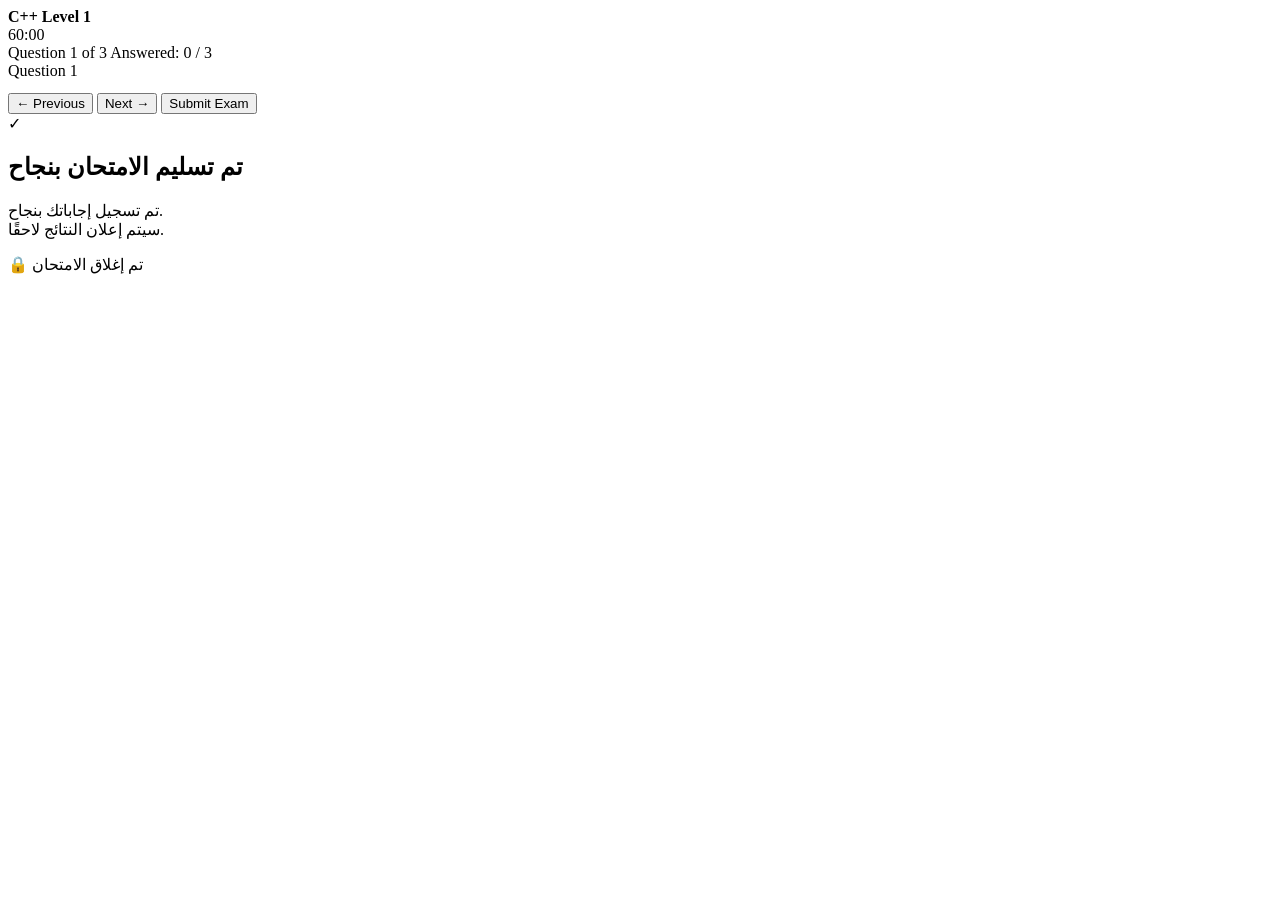
==== exam.html @ 0514db4e "Upload C++ Level 1 Exam" ====
<!DOCTYPE html>
<html lang="en">

<head>

    <meta charset="UTF-8">

    <meta
        name="viewport"
        content="width=device-width, initial-scale=1.0"
    >

    <title>C++ Level 1 Exam</title>

    <link
        rel="stylesheet"
        href="css/style.css"
    >

</head>


<body>

    <main class="exam-page" id="examPage">

        <div class="container">


            <!-- HEADER -->

            <header class="exam-header">

                <div>

                    <strong>
                        C++ Level 1
                    </strong>

                    <div
                        class="student-name"
                        id="displayName"
                    >
                    </div>

                </div>


                <div
                    class="timer"
                    id="timer"
                >
                    60:00
                </div>

            </header>


            <!-- PROGRESS -->

            <div class="progress-wrapper">

                <div class="progress-info">

                    <span id="questionCounter">
                        Question 1 of 3
                    </span>

                    <span id="answeredCounter">
                        Answered: 0 / 3
                    </span>

                </div>


                <div class="progress-bar">

                    <div
                        class="progress"
                        id="progress"
                    ></div>

                </div>

            </div>


            <!-- QUESTION -->

            <div class="question-card">


                <div
                    class="question-number"
                    id="questionNumber"
                >
                    Question 1
                </div>


                <div
                    class="question-text"
                    id="questionText"
                >
                </div>


                <pre
                    class="code"
                    id="questionCode"
                ></pre>


                <div
                    class="options"
                    id="options"
                >
                </div>


                <!-- NAVIGATION -->

                <div class="navigation">

                    <button
                        class="btn btn-secondary"
                        id="previousBtn"
                    >
                        ← Previous
                    </button>


                    <button
                        class="btn btn-secondary"
                        id="nextBtn"
                    >
                        Next →
                    </button>


                    <button
                        class="btn btn-submit"
                        id="submitBtn"
                    >
                        Submit Exam
                    </button>

                </div>

            </div>

        </div>
<!-- Submission Success Screen -->
<div id="submissionScreen" class="submission-screen">

    <div class="submission-box">

        <div class="success-icon">
            ✓
        </div>

        <h2>تم تسليم الامتحان بنجاح</h2>

        <p>
            تم تسجيل إجاباتك بنجاح.
            <br>
            سيتم إعلان النتائج لاحقًا.
        </p>

        <div class="submission-note">
            🔒 تم إغلاق الامتحان
        </div>

    </div>

</div>
    </main>


    <!-- JAVASCRIPT FILES -->

    <script src="js/questions.js"></script>

    <script src="js/exam.js"></script>

</body>

</html>
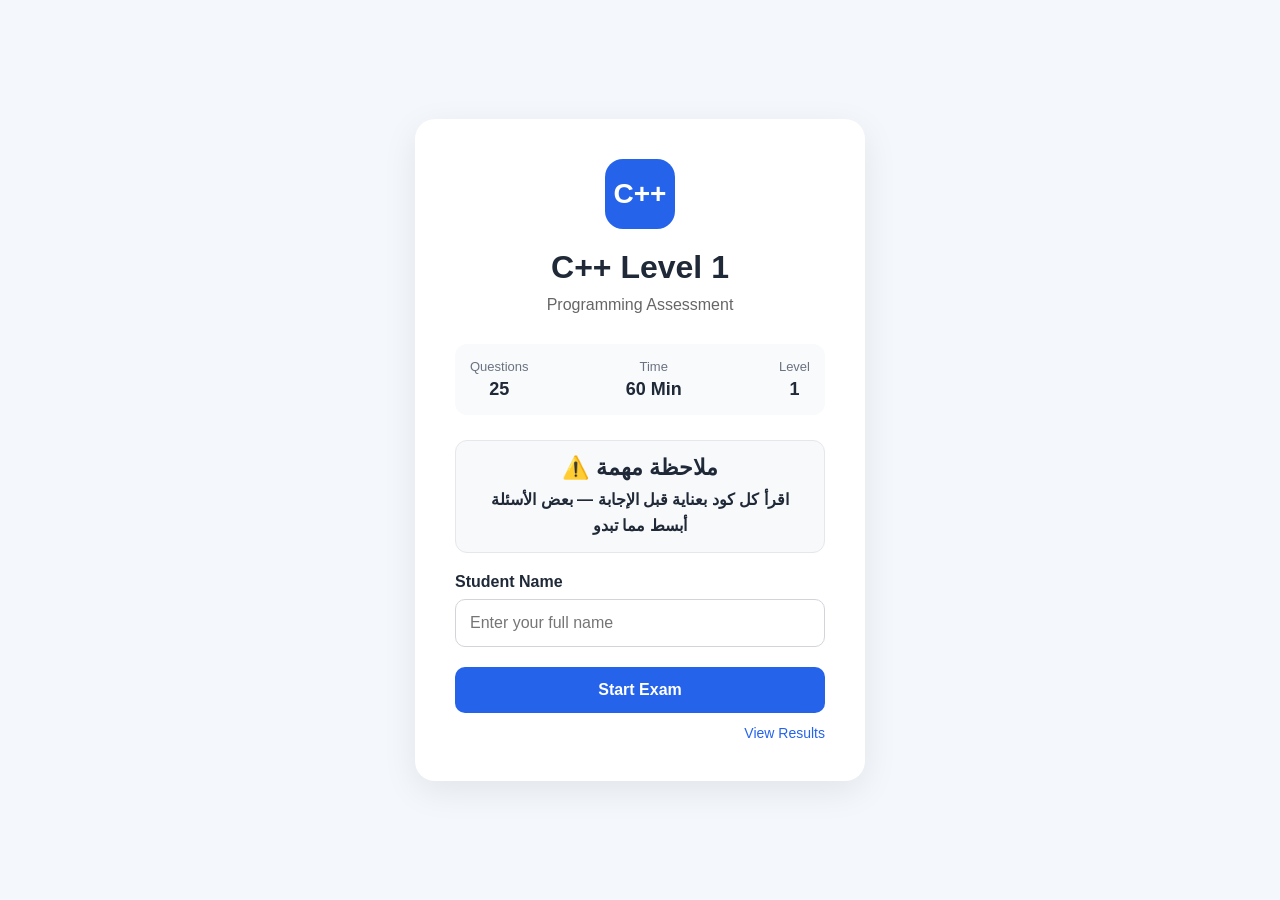
==== commit cace25fc: "Upload C++ Level 1 Exam" ====
--- a/exam.html
+++ b/exam.html
@@ -1,188 +1,90 @@
 <!DOCTYPE html>
 <html lang="en">
+  <head>
+    <meta charset="UTF-8" />
 
-<head>
-
-    <meta charset="UTF-8">
-
-    <meta
-        name="viewport"
-        content="width=device-width, initial-scale=1.0"
-    >
+    <meta name="viewport" content="width=device-width, initial-scale=1.0" />
 
     <title>C++ Level 1 Exam</title>
 
-    <link
-        rel="stylesheet"
-        href="css/style.css"
-    >
+    <link rel="stylesheet" href="CSS/style.css" />
+  </head>
 
-</head>
+  <body>
+    <main class="exam-page" id="examPage">
+      <div class="container">
+        <!-- HEADER -->
 
+        <header class="exam-header">
+          <div>
+            <strong> C++ Level 1 </strong>
 
-<body>
+            <div class="student-name" id="displayName"></div>
+          </div>
 
-    <main class="exam-page" id="examPage">
+          <div class="timer" id="timer">60:00</div>
+        </header>
 
-        <div class="container">
+        <!-- PROGRESS -->
 
+        <div class="progress-wrapper">
+          <div class="progress-info">
+            <span id="questionCounter"> Question 1 of 3 </span>
 
-            <!-- HEADER -->
+            <span id="answeredCounter"> Answered: 0 / 3 </span>
+          </div>
 
-            <header class="exam-header">
-
-                <div>
-
-                    <strong>
-                        C++ Level 1
-                    </strong>
-
-                    <div
-                        class="student-name"
-                        id="displayName"
-                    >
-                    </div>
-
-                </div>
-
-
-                <div
-                    class="timer"
-                    id="timer"
-                >
-                    60:00
-                </div>
-
-            </header>
-
-
-            <!-- PROGRESS -->
-
-            <div class="progress-wrapper">
-
-                <div class="progress-info">
-
-                    <span id="questionCounter">
-                        Question 1 of 3
-                    </span>
-
-                    <span id="answeredCounter">
-                        Answered: 0 / 3
-                    </span>
-
-                </div>
-
-
-                <div class="progress-bar">
-
-                    <div
-                        class="progress"
-                        id="progress"
-                    ></div>
-
-                </div>
-
-            </div>
-
-
-            <!-- QUESTION -->
-
-            <div class="question-card">
-
-
-                <div
-                    class="question-number"
-                    id="questionNumber"
-                >
-                    Question 1
-                </div>
-
-
-                <div
-                    class="question-text"
-                    id="questionText"
-                >
-                </div>
-
-
-                <pre
-                    class="code"
-                    id="questionCode"
-                ></pre>
-
-
-                <div
-                    class="options"
-                    id="options"
-                >
-                </div>
-
-
-                <!-- NAVIGATION -->
-
-                <div class="navigation">
-
-                    <button
-                        class="btn btn-secondary"
-                        id="previousBtn"
-                    >
-                        ← Previous
-                    </button>
-
-
-                    <button
-                        class="btn btn-secondary"
-                        id="nextBtn"
-                    >
-                        Next →
-                    </button>
-
-
-                    <button
-                        class="btn btn-submit"
-                        id="submitBtn"
-                    >
-                        Submit Exam
-                    </button>
-
-                </div>
-
-            </div>
-
-        </div>
-<!-- Submission Success Screen -->
-<div id="submissionScreen" class="submission-screen">
-
-    <div class="submission-box">
-
-        <div class="success-icon">
-            ✓
+          <div class="progress-bar">
+            <div class="progress" id="progress"></div>
+          </div>
         </div>
 
-        <h2>تم تسليم الامتحان بنجاح</h2>
+        <!-- QUESTION -->
 
-        <p>
+        <div class="question-card">
+          <div class="question-number" id="questionNumber">Question 1</div>
+
+          <div class="question-text" id="questionText"></div>
+
+          <pre class="code" id="questionCode"></pre>
+
+          <div class="options" id="options"></div>
+
+          <!-- NAVIGATION -->
+
+          <div class="navigation">
+            <button class="btn btn-secondary" id="previousBtn">
+              ← Previous
+            </button>
+
+            <button class="btn btn-secondary" id="nextBtn">Next →</button>
+
+            <button class="btn btn-submit" id="submitBtn">Submit Exam</button>
+          </div>
+        </div>
+      </div>
+      <!-- Submission Success Screen -->
+      <div id="submissionScreen" class="submission-screen">
+        <div class="submission-box">
+          <div class="success-icon">✓</div>
+
+          <h2>تم تسليم الامتحان بنجاح</h2>
+
+          <p>
             تم تسجيل إجاباتك بنجاح.
-            <br>
+            <br />
             سيتم إعلان النتائج لاحقًا.
-        </p>
+          </p>
 
-        <div class="submission-note">
-            🔒 تم إغلاق الامتحان
+          <div class="submission-note">🔒 تم إغلاق الامتحان</div>
         </div>
-
-    </div>
-
-</div>
+      </div>
     </main>
-
 
     <!-- JAVASCRIPT FILES -->
 
-    <script src="js/questions.js"></script>
+    <script src="JS/questions.js"></script>
 
-    <script src="js/exam.js"></script>
-
-</body>
-
-</html>+    <script src="JS/exam.js"></script>
+  </body>
+</html>
--- a/CSS/style.css
+++ b/CSS/style.css
@@ -0,0 +1,886 @@
+* {
+    margin: 0;
+    padding: 0;
+    box-sizing: border-box;
+}
+
+
+body {
+    font-family: Arial, sans-serif;
+    background: #f4f7fb;
+    color: #1f2937;
+}
+
+
+/* =========================
+   COMMON
+========================= */
+
+.container {
+    width: min(1000px, 92%);
+    margin: auto;
+}
+
+
+.btn {
+    border: none;
+    cursor: pointer;
+    border-radius: 10px;
+    padding: 14px 25px;
+    font-size: 16px;
+    font-weight: bold;
+    transition: 0.2s;
+}
+
+
+/* =========================
+   START PAGE
+========================= */
+
+.start-page {
+    min-height: 100vh;
+
+    display: flex;
+
+    align-items: center;
+
+    justify-content: center;
+}
+
+
+.start-card {
+    background: white;
+
+    width: 450px;
+
+    padding: 40px;
+
+    border-radius: 20px;
+
+    box-shadow:
+        0 10px 35px rgba(0, 0, 0, 0.08);
+
+    text-align: center;
+}
+
+
+.logo {
+    width: 70px;
+    height: 70px;
+
+    background: #2563eb;
+
+    color: white;
+
+    border-radius: 18px;
+
+    display: flex;
+
+    align-items: center;
+
+    justify-content: center;
+
+    margin: 0 auto 20px;
+
+    font-size: 28px;
+
+    font-weight: bold;
+}
+
+
+.start-card h1 {
+    margin-bottom: 10px;
+}
+
+
+.subtitle {
+    color: #6b7280;
+
+    margin-bottom: 30px;
+}
+
+
+.exam-info {
+    display: flex;
+
+    justify-content: space-between;
+
+    background: #f8fafc;
+
+    padding: 15px;
+
+    border-radius: 12px;
+
+    margin-bottom: 25px;
+}
+
+
+.info-box span {
+    display: block;
+
+    font-size: 13px;
+
+    color: #6b7280;
+
+    margin-bottom: 5px;
+}
+
+
+.info-box strong {
+    font-size: 18px;
+}
+
+
+.input-group {
+    text-align: left;
+
+    margin-bottom: 20px;
+}
+
+
+.input-group label {
+    display: block;
+
+    margin-bottom: 8px;
+
+    font-weight: bold;
+}
+
+
+.input-group input {
+    width: 100%;
+
+    padding: 14px;
+
+    border: 1px solid #d1d5db;
+
+    border-radius: 10px;
+
+    font-size: 16px;
+
+    outline: none;
+}
+
+
+.input-group input:focus {
+    border-color: #2563eb;
+}
+
+
+.btn-primary {
+    width: 100%;
+
+    background: #2563eb;
+
+    color: white;
+}
+
+
+.btn-primary:hover {
+    background: #1d4ed8;
+}
+
+
+/* =========================
+   EXAM PAGE
+========================= */
+
+.exam-page {
+    min-height: 100vh;
+
+    padding: 25px 0;
+}
+
+
+.exam-header {
+    background: white;
+
+    border-radius: 16px;
+
+    padding: 18px 25px;
+
+    display: flex;
+
+    align-items: center;
+
+    justify-content: space-between;
+
+    box-shadow:
+        0 5px 20px rgba(0, 0, 0, 0.05);
+
+    margin-bottom: 20px;
+}
+
+
+.student-name {
+    margin-top: 5px;
+
+    color: #6b7280;
+}
+
+
+.timer {
+    background: #fee2e2;
+
+    color: #dc2626;
+
+    padding: 10px 18px;
+
+    border-radius: 10px;
+
+    font-weight: bold;
+
+    font-size: 18px;
+}
+
+
+.timer.warning {
+    animation: pulse 1s infinite;
+}
+
+
+@keyframes pulse {
+
+    50% {
+        opacity: 0.5;
+    }
+
+}
+
+
+.progress-wrapper {
+    background: white;
+
+    padding: 18px 25px;
+
+    border-radius: 16px;
+
+    margin-bottom: 20px;
+}
+
+
+.progress-info {
+    display: flex;
+
+    justify-content: space-between;
+
+    margin-bottom: 10px;
+
+    color: #6b7280;
+}
+
+
+.progress-bar {
+    width: 100%;
+
+    height: 8px;
+
+    background: #e5e7eb;
+
+    border-radius: 20px;
+
+    overflow: hidden;
+}
+
+
+.progress {
+    height: 100%;
+
+    width: 0%;
+
+    background: #2563eb;
+
+    transition: 0.3s;
+}
+
+
+/* =========================
+   QUESTION
+========================= */
+
+.question-card {
+    background: white;
+
+    padding: 30px;
+
+    border-radius: 16px;
+
+    box-shadow:
+        0 5px 20px rgba(0, 0, 0, 0.05);
+}
+
+
+.question-number {
+    color: #2563eb;
+
+    font-weight: bold;
+
+    margin-bottom: 15px;
+}
+
+
+.question-text {
+    font-size: 21px;
+
+    line-height: 1.5;
+
+    margin-bottom: 20px;
+}
+
+
+.code {
+    background: #111827;
+
+    color: #f9fafb;
+
+    padding: 20px;
+
+    border-radius: 12px;
+
+    font-family: Consolas, monospace;
+
+    font-size: 16px;
+
+    line-height: 1.6;
+
+    margin-bottom: 25px;
+
+    overflow-x: auto;
+
+    white-space: pre-wrap;
+}
+
+
+.options {
+    display: flex;
+
+    flex-direction: column;
+
+    gap: 12px;
+}
+
+
+.option {
+    border: 2px solid #e5e7eb;
+
+    border-radius: 12px;
+
+    padding: 15px;
+
+    cursor: pointer;
+
+    transition: 0.2s;
+}
+
+
+.option:hover {
+    border-color: #93c5fd;
+
+    background: #eff6ff;
+}
+
+
+.option.selected {
+    border-color: #2563eb;
+
+    background: #eff6ff;
+}
+
+
+.option input {
+    display: none;
+}
+
+
+.navigation {
+    display: flex;
+
+    justify-content: space-between;
+
+    margin-top: 25px;
+
+    gap: 10px;
+}
+
+
+.btn-secondary {
+    background: #e5e7eb;
+
+    color: #111827;
+}
+
+
+.btn-secondary:hover {
+    background: #d1d5db;
+}
+
+
+.btn-submit {
+    background: #16a34a;
+
+    color: white;
+
+    display: none;
+}
+
+
+.btn-submit:hover {
+    background: #15803d;
+}
+
+
+/* =========================
+   RESULTS
+========================= */
+
+.results-page {
+    min-height: 100vh;
+
+    padding: 50px 20px;
+}
+
+
+.results-container {
+    max-width: 1100px;
+
+    margin: auto;
+}
+
+
+.results-header {
+    text-align: center;
+
+    margin-bottom: 30px;
+}
+
+
+.results-header h1 {
+    margin-bottom: 8px;
+}
+
+
+.results-header p {
+    color: #6b7280;
+}
+
+
+.stats {
+    display: grid;
+
+    grid-template-columns:
+        repeat(3, 1fr);
+
+    gap: 20px;
+
+    margin-bottom: 30px;
+}
+
+
+.stat-card {
+    background: white;
+
+    padding: 25px;
+
+    border-radius: 15px;
+
+    text-align: center;
+
+    box-shadow:
+        0 5px 20px rgba(0, 0, 0, 0.05);
+}
+
+
+.stat-card span {
+    display: block;
+
+    color: #6b7280;
+
+    margin-bottom: 10px;
+}
+
+
+.stat-card strong {
+    font-size: 25px;
+}
+
+
+.table-wrapper {
+    background: white;
+
+    border-radius: 15px;
+
+    overflow-x: auto;
+
+    box-shadow:
+        0 5px 20px rgba(0, 0, 0, 0.05);
+}
+
+
+table {
+    width: 100%;
+
+    border-collapse: collapse;
+}
+
+
+th,
+td {
+    padding: 16px;
+
+    text-align: center;
+
+    border-bottom:
+        1px solid #e5e7eb;
+}
+
+
+th {
+    background: #f8fafc;
+}
+
+
+tbody tr:hover {
+    background: #f8fafc;
+}
+
+
+/* =========================
+   RESPONSIVE
+========================= */
+
+@media (max-width: 600px) {
+
+    .start-card {
+        width: 100%;
+
+        padding: 25px;
+    }
+
+
+    .exam-header {
+        padding: 15px;
+    }
+
+
+    .timer {
+        font-size: 15px;
+
+        padding: 8px 12px;
+    }
+
+
+    .question-card {
+        padding: 20px;
+    }
+
+
+    .question-text {
+        font-size: 18px;
+    }
+
+
+    .navigation {
+        flex-wrap: wrap;
+    }
+
+
+    .stats {
+        grid-template-columns: 1fr;
+    }
+
+}
+
+.results-container {
+
+    width: 90%;
+
+    max-width: 1000px;
+
+    margin: 50px auto;
+
+    background: white;
+
+    padding: 30px;
+
+    border-radius: 15px;
+
+    box-shadow:
+        0 5px 25px rgba(
+            0,
+            0,
+            0,
+            0.1
+        );
+
+}
+
+
+.results-container h1 {
+
+    text-align: center;
+
+    margin-bottom: 10px;
+
+}
+
+
+.subtitle {
+
+    text-align: center;
+
+    color: #666;
+
+    margin-bottom: 30px;
+
+}
+
+
+.ranking-header,
+.ranking-row {
+
+    display: grid;
+
+    grid-template-columns:
+        100px
+        1fr
+        120px
+        120px
+        120px;
+
+    align-items: center;
+
+    gap: 10px;
+
+    padding: 15px;
+
+}
+
+
+.ranking-header {
+
+    background: #222;
+
+    color: white;
+
+    font-weight: bold;
+
+    border-radius: 10px 10px 0 0;
+
+}
+
+
+.ranking-row {
+
+    border-bottom:
+        1px solid #ddd;
+
+}
+
+
+.ranking-row:hover {
+
+    background: #f5f5f5;
+
+}
+
+
+.rank {
+
+    text-align: center;
+
+    font-size: 20px;
+
+}
+
+
+.student-name {
+
+    font-weight: bold;
+
+}
+
+
+.score,
+.percentage,
+.time {
+
+    text-align: center;
+
+}
+
+
+.loading {
+
+    text-align: center;
+
+    padding: 30px;
+
+    font-size: 18px;
+
+}
+
+
+@media (max-width: 700px) {
+
+    .ranking-header,
+    .ranking-row {
+
+        grid-template-columns:
+            60px
+            1fr
+            80px
+            80px
+            80px;
+
+        font-size: 13px;
+
+        padding: 10px;
+
+    }
+
+}
+/* =========================================
+   SUBMISSION SUCCESS SCREEN
+========================================= */
+
+.submission-screen {
+    position: fixed;
+    inset: 0;
+    background: rgba(15, 23, 42, 0.75);
+
+    display: none;
+
+    justify-content: center;
+    align-items: center;
+
+    z-index: 99999;
+
+    padding: 20px;
+}
+
+.submission-box {
+    width: 100%;
+    max-width: 500px;
+
+    background: white;
+
+    border-radius: 20px;
+
+    padding: 45px 30px;
+
+    text-align: center;
+
+    box-shadow: 0 20px 60px rgba(0, 0, 0, 0.25);
+
+    animation: submissionAppear 0.4s ease;
+}
+
+.success-icon {
+    width: 85px;
+    height: 85px;
+
+    margin: 0 auto 20px;
+
+    border-radius: 50%;
+
+    background: #16a34a;
+
+    color: white;
+
+    display: flex;
+    align-items: center;
+    justify-content: center;
+
+    font-size: 50px;
+    font-weight: bold;
+}
+
+.submission-box h2 {
+    margin: 0 0 15px;
+
+    font-size: 28px;
+
+    color: #111827;
+}
+
+.submission-box p {
+    font-size: 18px;
+
+    line-height: 1.8;
+
+    color: #6b7280;
+
+    margin-bottom: 25px;
+}
+
+.submission-note {
+    display: inline-block;
+
+    padding: 12px 20px;
+
+    border-radius: 10px;
+
+    background: #f3f4f6;
+
+    color: #374151;
+
+    font-size: 15px;
+
+    font-weight: bold;
+}
+
+@keyframes submissionAppear {
+
+    from {
+        opacity: 0;
+        transform: scale(0.9);
+    }
+
+    to {
+        opacity: 1;
+        transform: scale(1);
+    }
+
+}
+.exam-note {
+    margin: 20px 0;
+    padding: 14px 16px;
+    border-radius: 12px;
+    background: #f8f9fa;
+    border: 1px solid #e5e7eb;
+    text-align: center;
+}
+
+.exam-note strong {
+    display: block;
+    margin-bottom: 6px;
+    font-size: 22px;
+}
+
+.exam-note p {
+    margin: 0;
+    font-size: 16px;
+    line-height: 1.6;
+    font-weight: bold;
+}
+
+.results-link {
+    display: block;
+    width: fit-content;
+    margin: 12px 0 0 auto;
+
+    color: #2563eb;
+    font-size: 14px;
+    font-weight: 500;
+
+    text-decoration: none;
+
+    cursor: pointer;
+
+    transition: color 0.2s ease;
+}
+
+.results-link:hover {
+    color: #1d4ed8;
+    text-decoration: underline;
+}
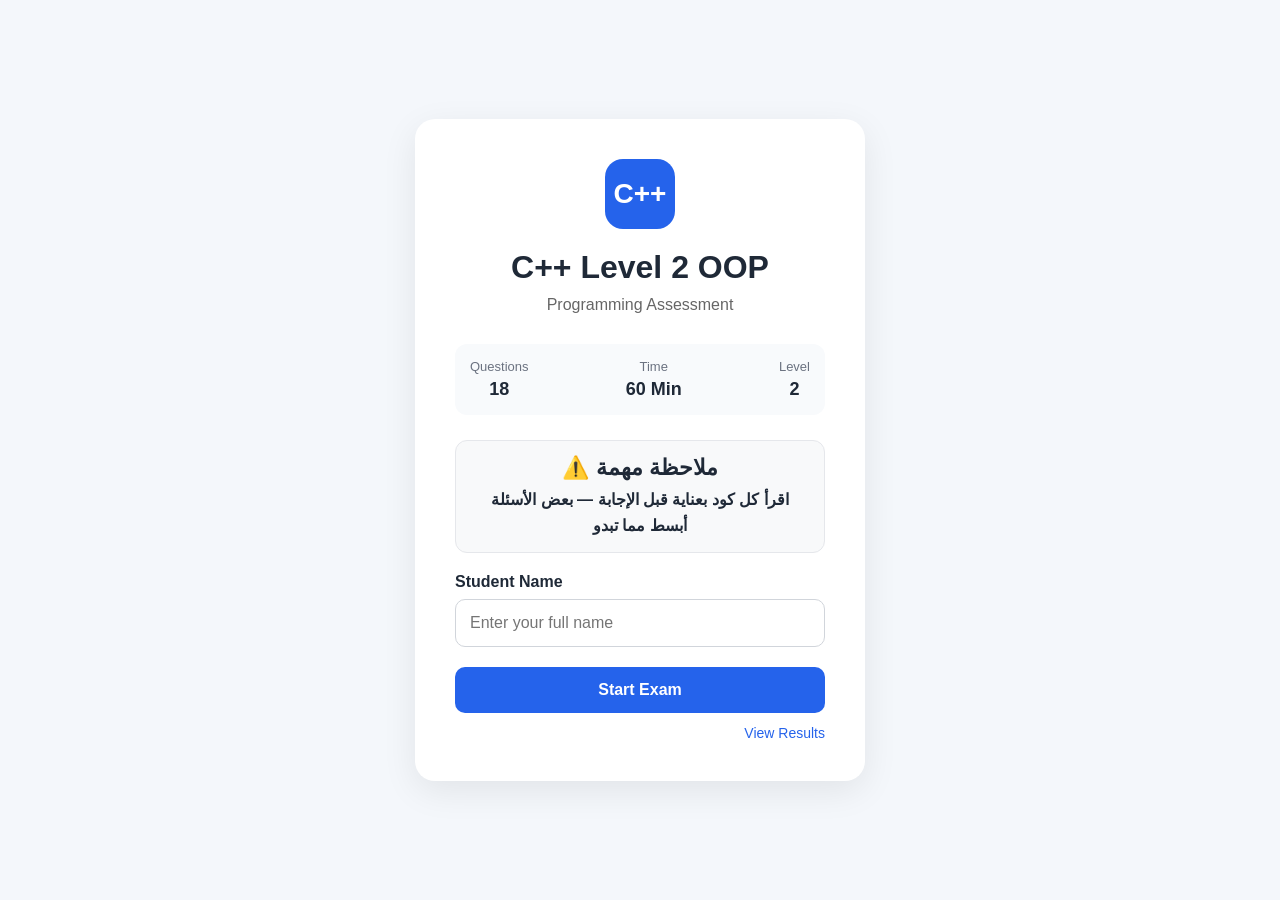
==== commit a2f41a3b: "Initial commit" ====
--- a/exam.html
+++ b/exam.html
@@ -5,7 +5,7 @@
 
     <meta name="viewport" content="width=device-width, initial-scale=1.0" />
 
-    <title>C++ Level 1 Exam</title>
+    <title>C++ Level 2 Exam</title>
 
     <link rel="stylesheet" href="CSS/style.css" />
   </head>
--- a/CSS/style.css
+++ b/CSS/style.css
@@ -720,22 +720,131 @@
 }
 
 
+/* =========================================
+   RESULTS RESPONSIVE
+========================================= */
+
 @media (max-width: 700px) {
 
-    .ranking-header,
+    .results-container {
+        width: calc(100% - 24px);
+        margin: 20px auto;
+        padding: 20px 15px;
+        border-radius: 15px;
+    }
+
+    .results-container h1 {
+        font-size: 21px;
+        line-height: 1.5;
+    }
+
+    .subtitle {
+        font-size: 14px;
+        margin-bottom: 20px;
+    }
+
+    /* Hide table header on mobile */
+
+    .ranking-header {
+        display: none;
+    }
+
+    /* Student Card */
+
     .ranking-row {
-
-        grid-template-columns:
-            60px
-            1fr
-            80px
-            80px
-            80px;
+        display: grid;
+
+        grid-template-columns: 55px 1fr;
+
+        gap: 10px 12px;
+
+        padding: 15px;
+
+        margin-bottom: 12px;
+
+        border: 1px solid #e5e7eb;
+
+        border-radius: 12px;
+
+        background: white;
+    }
+
+    /* Rank */
+
+    .ranking-row .rank {
+        grid-row: span 2;
+
+        display: flex;
+
+        align-items: center;
+
+        justify-content: center;
+
+        font-size: 20px;
+
+        font-weight: bold;
+    }
+
+    /* Student Name */
+
+    .ranking-row .student-name {
+        min-width: 0;
+
+        font-size: 15px;
+
+        font-weight: bold;
+
+        overflow-wrap: anywhere;
+
+        text-align: right;
+    }
+
+    /* Score */
+
+    .ranking-row .score {
+        text-align: right;
 
         font-size: 13px;
-
-        padding: 10px;
-
+    }
+
+    .ranking-row .score::before {
+        content: "الدرجة: ";
+
+        color: #6b7280;
+
+        font-weight: normal;
+    }
+
+    /* Percentage */
+
+    .ranking-row .percentage {
+        text-align: right;
+
+        font-size: 13px;
+    }
+
+    .ranking-row .percentage::before {
+        content: "النسبة: ";
+
+        color: #6b7280;
+
+        font-weight: normal;
+    }
+
+    /* Time */
+
+    .ranking-row .time {
+        text-align: right;
+
+        font-size: 13px;
+    }
+
+    .ranking-row .time::before {
+        content: "الوقت: ";
+
+        color: #6b7280;
+
+        font-weight: normal;
     }
 
 }
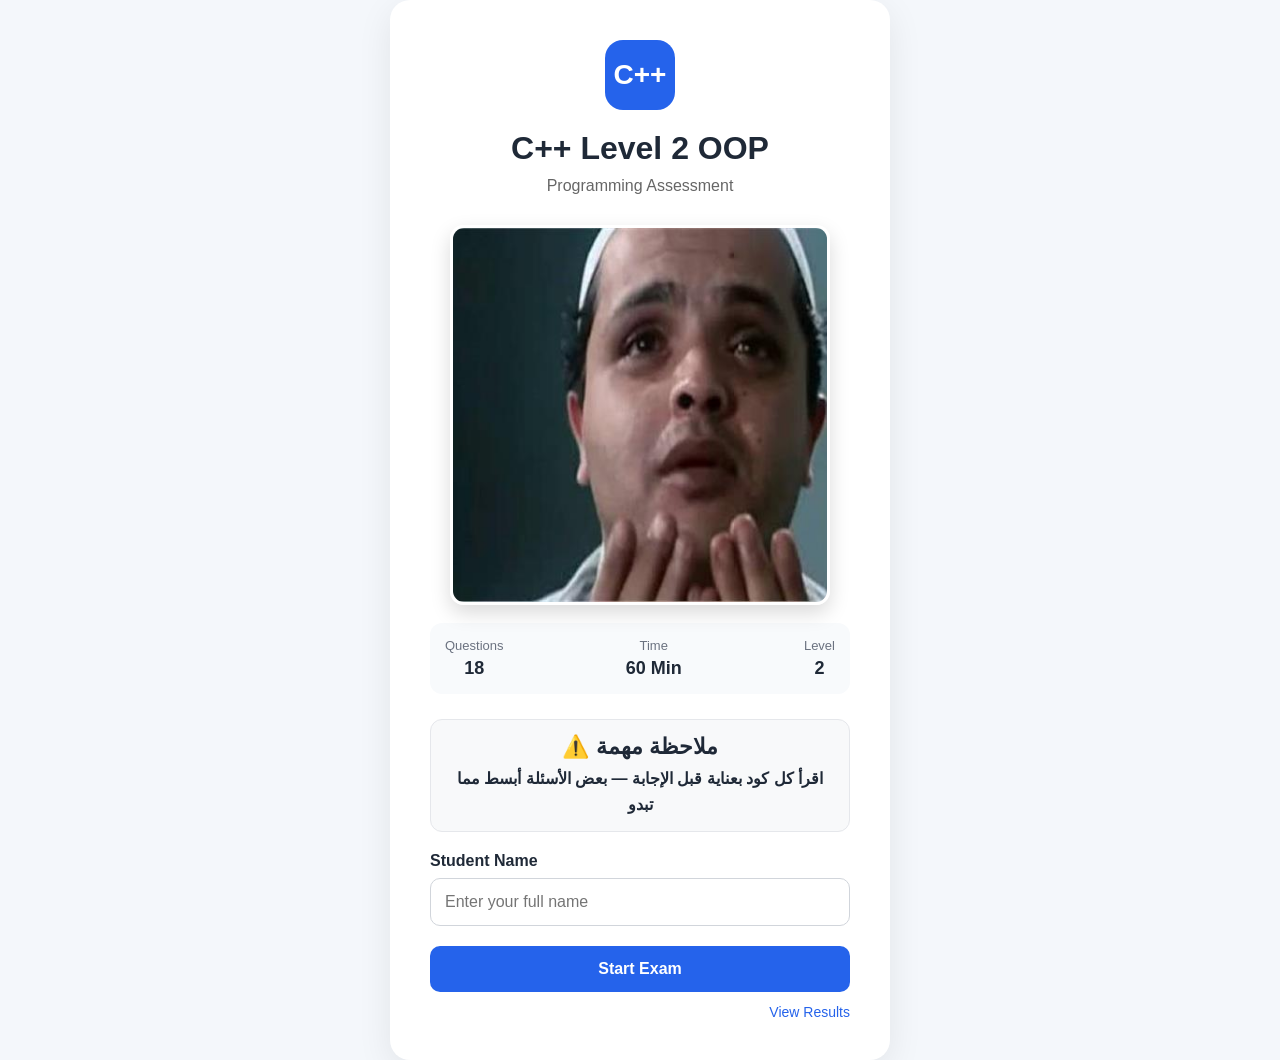
==== commit 3e3c0a14: "Update project" ====
--- a/exam.html
+++ b/exam.html
@@ -49,6 +49,7 @@
           <pre class="code" id="questionCode"></pre>
 
           <div class="options" id="options"></div>
+        
 
           <!-- NAVIGATION -->
 
--- a/CSS/style.css
+++ b/CSS/style.css
@@ -51,7 +51,7 @@
 .start-card {
     background: white;
 
-    width: 450px;
+    width: 500px;
 
     padding: 40px;
 
@@ -992,4 +992,23 @@
 .results-link:hover {
     color: #1d4ed8;
     text-decoration: underline;
-}+}
+
+.meme-container {
+    width: 100%;
+    display: flex;
+    justify-content: center;
+    margin: 18px 0;
+}
+
+.meme-container img {
+    width: 380px;
+    height: 380px;
+    object-fit: cover;
+    border-radius: 14px;
+    box-shadow: 0 8px 20px rgba(0, 0, 0, 0.15);
+    border: 3px solid white;
+}
+
+
+
